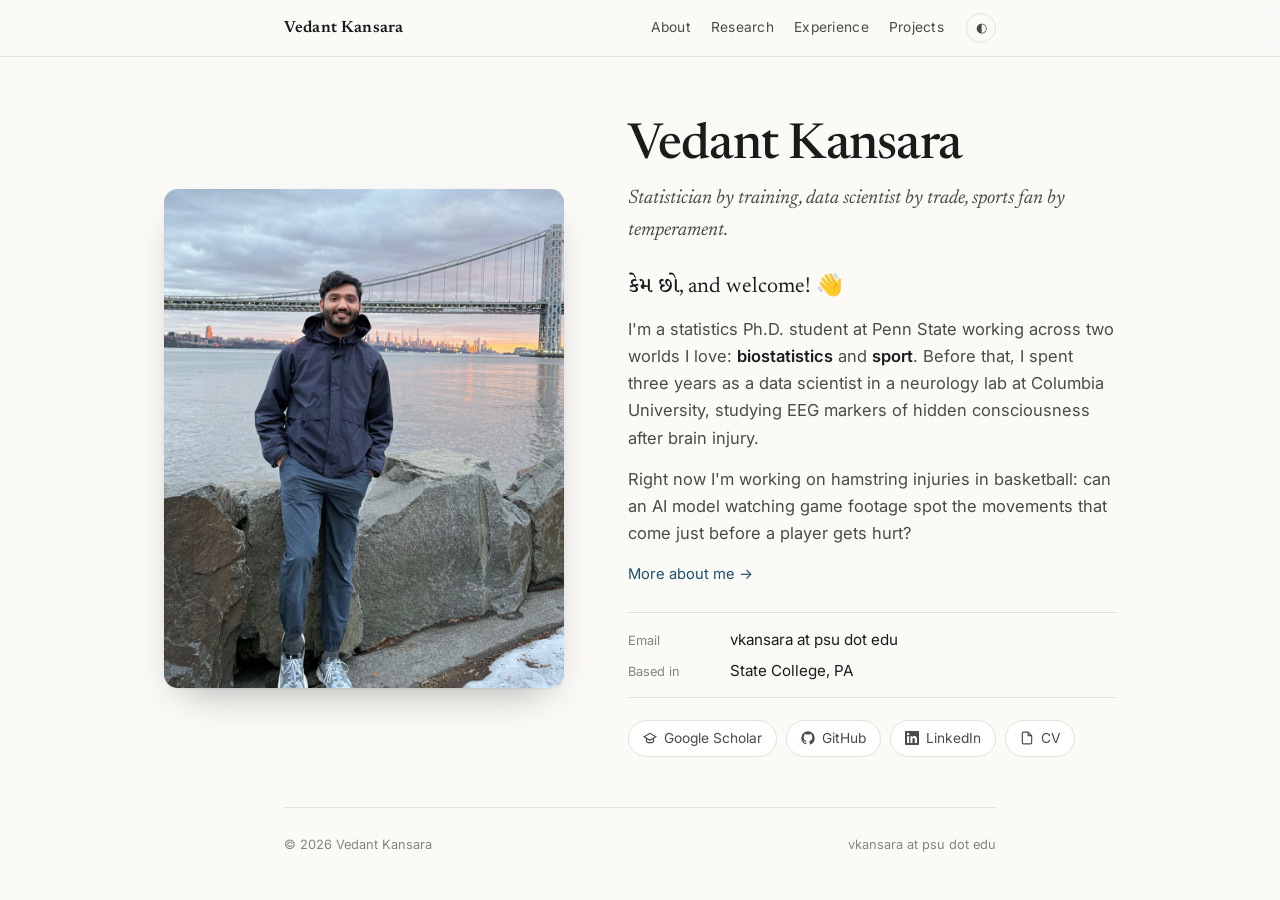
==== index.html @ aa667e88 "Launch personal website" ====
<!DOCTYPE html>
<html lang="en">
<head>
<meta charset="utf-8">
<meta name="viewport" content="width=device-width, initial-scale=1">
<title>Vedant Kansara — Statistics &amp; Data Science</title>
<meta name="description" content="Vedant Kansara — Ph.D. student in Statistics at Penn State. Bayesian modeling, biostatistics, high-frequency neurophysiological data, and sports analytics.">
<meta name="author" content="Vedant Kansara">
<meta name="theme-color" content="#fbfaf7" media="(prefers-color-scheme: light)">
<meta name="theme-color" content="#141514" media="(prefers-color-scheme: dark)">
<meta property="og:title" content="Vedant Kansara — Statistics &amp; Data Science">
<meta property="og:description" content="Ph.D. student in Statistics at Penn State. Bayesian modeling, biostatistics, and sports analytics.">
<meta property="og:type" content="website">
<meta property="og:image" content="photo.jpg">
<link rel="preconnect" href="https://fonts.googleapis.com">
<link rel="preconnect" href="https://fonts.gstatic.com" crossorigin>
<link href="https://fonts.googleapis.com/css2?family=Newsreader:ital,opsz,wght@0,6..72,400;0,6..72,500;0,6..72,600;1,6..72,400&family=Inter:wght@400;500;600&family=Noto+Serif+Gujarati:wght@500&display=swap" rel="stylesheet">
<link rel="stylesheet" href="style.css">
<script>try{var t=localStorage.getItem('theme');if(t)document.documentElement.setAttribute('data-theme',t);}catch(e){}</script>
</head>
<body class="home">

<nav>
  <div class="nav-inner">
    <a class="nav-name" href="index.html" title="Home" aria-current="page">Vedant Kansara</a>
    <div class="nav-links">
      <a href="about.html">About</a>
      <a href="research.html">Research</a>
      <a href="experience.html">Experience</a>
      <a href="projects.html">Projects</a>
    </div>
    <button id="theme-toggle" aria-label="Toggle theme">◐</button>
  </div>
</nav>

<main class="landing">

  <!-- ============================================================
       PROFILE PHOTO
       To change it: replace photo.jpg with a new image of the same
       name (a portrait, roughly 4:5, ~1000px wide works best).
       If the crop cuts off your face, change --photo-focus in
       style.css (e.g. "50% 20%" moves the frame up toward the head).
       ============================================================ -->
  <figure class="portrait">
    <img src="photo.jpg" alt="Vedant Kansara by the Hudson River with the George Washington Bridge behind" width="960" height="1200">
  </figure>

  <div class="landing-text">
    <h1>Vedant Kansara</h1>
    <p class="tagline">Statistician by training, data scientist by trade, sports fan by temperament.</p>

    <p class="greeting"><span lang="gu" title="Kem cho? (Gujarati for &quot;How are you?&quot;)">કેમ છો</span>, and welcome! <span class="wave" aria-hidden="true">👋</span></p>

    <p class="summary">I'm a statistics Ph.D. student at Penn State working across two worlds I love: <strong>biostatistics</strong> and <strong>sport</strong>. Before that, I spent three years as a data scientist in a neurology lab at Columbia University, studying EEG markers of hidden consciousness after brain injury.</p>

    <p class="summary">Right now I'm working on hamstring injuries in basketball: can an AI model watching game footage spot the movements that come just before a player gets hurt?</p>

    <p class="more"><a href="about.html">More about me →</a></p>

    <dl class="contact-list">
      <div><dt>Email</dt><dd>vkansara at psu dot edu</dd></div>
      <div><dt>Based in</dt><dd>State College, PA</dd></div>
    </dl>

    <div class="links">
      <a href="https://scholar.google.com/citations?user=BvTiZXMAAAAJ&hl=en" target="_blank" rel="noopener">
        <svg viewBox="0 0 24 24" fill="none" stroke="currentColor" stroke-width="2"><path d="M22 10 12 4 2 10l10 6 10-6Z"/><path d="M6 12.5V17c0 1.7 2.7 3 6 3s6-1.3 6-3v-4.5"/></svg>
        Google Scholar
      </a>
      <a href="https://github.com/vedantkan" target="_blank" rel="noopener">
        <svg viewBox="0 0 24 24" fill="currentColor"><path d="M12 .5A11.5 11.5 0 0 0 .5 12a11.5 11.5 0 0 0 7.9 10.9c.6.1.8-.2.8-.6v-2c-3.2.7-3.9-1.5-3.9-1.5-.5-1.3-1.3-1.7-1.3-1.7-1-.7.1-.7.1-.7 1.1.1 1.7 1.2 1.7 1.2 1 1.7 2.7 1.2 3.4.9.1-.7.4-1.2.7-1.5-2.6-.3-5.3-1.3-5.3-5.8 0-1.3.5-2.3 1.2-3.1-.1-.3-.5-1.5.1-3.1 0 0 1-.3 3.2 1.2a11 11 0 0 1 5.8 0c2.2-1.5 3.2-1.2 3.2-1.2.6 1.6.2 2.8.1 3.1.8.8 1.2 1.8 1.2 3.1 0 4.5-2.7 5.5-5.3 5.8.4.4.8 1.1.8 2.2v3.3c0 .4.2.7.8.6A11.5 11.5 0 0 0 23.5 12 11.5 11.5 0 0 0 12 .5Z"/></svg>
        GitHub
      </a>
      <a href="https://www.linkedin.com/in/vedantkan/" target="_blank" rel="noopener">
        <svg viewBox="0 0 24 24" fill="currentColor"><path d="M20.4 20.4h-3.6v-5.6c0-1.3 0-3-1.9-3s-2.1 1.4-2.1 2.9v5.7H9.3V9h3.4v1.6h.1a3.8 3.8 0 0 1 3.4-1.9c3.6 0 4.3 2.4 4.3 5.5v6.2ZM5.3 7.4a2.1 2.1 0 1 1 0-4.2 2.1 2.1 0 0 1 0 4.2Zm1.8 13H3.5V9h3.6v11.4ZM22.2 0H1.8C.8 0 0 .8 0 1.7v20.6c0 1 .8 1.7 1.8 1.7h20.4c1 0 1.8-.8 1.8-1.7V1.7c0-.9-.8-1.7-1.8-1.7Z"/></svg>
        LinkedIn
      </a>
      <a href="Vedant_Kansara_CV.pdf" target="_blank" rel="noopener">
        <svg viewBox="0 0 24 24" fill="none" stroke="currentColor" stroke-width="2"><path d="M14 2H6a2 2 0 0 0-2 2v16a2 2 0 0 0 2 2h12a2 2 0 0 0 2-2V8Z"/><path d="M14 2v6h6"/></svg>
        CV
      </a>
    </div>
  </div>

</main>

<div class="wrap">
  <footer>
    <span>© <span id="year">2026</span> Vedant Kansara</span>
    <span>vkansara at psu dot edu</span>
  </footer>
</div>

<script src="theme.js"></script>
</body>
</html>
---- style.css ----
/* ============================================================
   Vedant Kansara — shared stylesheet
   Edit colors in the :root blocks below.
   ============================================================ */

:root{
  --bg:        #fbfaf7;
  --surface:   #ffffff;
  --ink:       #1b1b1a;
  --ink-soft:  #4a4a46;
  --ink-faint: #85857e;
  --rule:      #e4e1d9;
  --accent:    #1f4e6b;
  --accent-bg: #eef3f6;
  --max: 760px;
  /* Profile photo framing: "x% y%". Lower y moves the frame toward the top of the photo. */
  --photo-focus: 50% 30%;
}

/* Automatic: follows the phone / laptop system theme */
@media (prefers-color-scheme: dark){
  :root{
    --bg:        #141514;
    --surface:   #1c1d1c;
    --ink:       #ecebe6;
    --ink-soft:  #b6b5ae;
    --ink-faint: #85857e;
    --rule:      #2e302e;
    --accent:    #8fc4e3;
    --accent-bg: #1b2a33;
  }
}

/* Manual override, only once the visitor clicks the toggle */
html[data-theme="light"]{
  --bg:#fbfaf7; --surface:#ffffff; --ink:#1b1b1a; --ink-soft:#4a4a46;
  --ink-faint:#85857e; --rule:#e4e1d9; --accent:#1f4e6b; --accent-bg:#eef3f6;
}
html[data-theme="dark"]{
  --bg:#141514; --surface:#1c1d1c; --ink:#ecebe6; --ink-soft:#b6b5ae;
  --ink-faint:#85857e; --rule:#2e302e; --accent:#8fc4e3; --accent-bg:#1b2a33;
}

*{box-sizing:border-box}
html{scroll-behavior:smooth; -webkit-text-size-adjust:100%}
body{
  margin:0;
  background:var(--bg);
  color:var(--ink);
  font-family:"Inter", -apple-system, BlinkMacSystemFont, "Segoe UI", Helvetica, Arial, sans-serif;
  font-size:16.5px;
  line-height:1.65;
  -webkit-font-smoothing:antialiased;
}
.wrap{max-width:var(--max); margin:0 auto; padding:0 24px}

a{color:var(--accent); text-decoration:none; border-bottom:1px solid transparent; transition:border-color .15s ease}
a:hover{border-bottom-color:currentColor}

/* ---------------- Nav ---------------- */
nav{
  position:sticky; top:0; z-index:50;
  background:var(--bg);
  border-bottom:1px solid var(--rule);
}
@supports (backdrop-filter: blur(10px)){
  nav{
    background:color-mix(in srgb, var(--bg) 85%, transparent);
    backdrop-filter:saturate(180%) blur(10px);
    -webkit-backdrop-filter:saturate(180%) blur(10px);
  }
}
.nav-inner{
  max-width:var(--max); margin:0 auto; padding:13px 24px;
  display:flex; align-items:center; gap:22px;
}
.nav-name{
  font-family:"Newsreader", Georgia, serif;
  font-size:1.02rem; font-weight:600; letter-spacing:.01em;
  color:var(--ink); margin-right:auto; white-space:nowrap;
  border:none;
}
.nav-name:hover{border:none; color:var(--accent)}
.nav-links{display:flex; gap:20px; flex-wrap:wrap}
.nav-links a{color:var(--ink-soft); font-size:.86rem; letter-spacing:.02em}
.nav-links a:hover{color:var(--accent)}
.nav-links a[aria-current="page"]{
  color:var(--ink); font-weight:600;
  border-bottom:1px solid var(--accent);
}
#theme-toggle{
  background:none; border:1px solid var(--rule); border-radius:50%;
  width:30px; height:30px; cursor:pointer; color:var(--ink-soft);
  font-size:.8rem; line-height:1; display:grid; place-items:center;
  flex:none; transition:border-color .15s ease, color .15s ease;
}
#theme-toggle:hover{color:var(--accent); border-color:var(--accent)}

@media (max-width:640px){
  .nav-inner{gap:14px; padding:11px 20px; flex-wrap:wrap}
  .nav-name{font-size:.98rem}
  .nav-links{gap:15px; order:3; width:100%; padding-bottom:2px}
  .nav-links a{font-size:.82rem}
}

/* ---------------- Page head ---------------- */
header.hero{padding:74px 0 10px}
header.page{padding:56px 0 4px}

h1{
  font-family:"Newsreader", Georgia, serif;
  font-size:clamp(2.3rem, 6vw, 3.1rem);
  font-weight:500; letter-spacing:-.015em; line-height:1.1;
  margin:0 0 12px;
}
header.page h1{font-size:clamp(1.9rem, 5vw, 2.4rem); margin-bottom:10px}
.tagline{
  font-family:"Newsreader", Georgia, serif;
  font-size:1.22rem; font-style:italic; color:var(--ink-soft);
  margin:0 0 26px;
}
header.page .tagline{font-size:1.08rem; margin-bottom:12px; max-width:62ch}

.intro p{color:var(--ink-soft); margin:0 0 16px; max-width:64ch}
.intro strong{color:var(--ink); font-weight:600}

/* ---------------- Link pills ---------------- */
.links{display:flex; flex-wrap:wrap; gap:9px; margin-top:28px}
.links a, .links span.pill{
  display:inline-flex; align-items:center; gap:7px;
  font-size:.86rem; color:var(--ink-soft);
  border:1px solid var(--rule); border-radius:999px;
  padding:6px 14px; background:var(--surface);
  transition:all .15s ease;
}
.links a:hover{color:var(--accent); border-color:var(--accent); background:var(--accent-bg)}
.links svg{width:14px; height:14px; flex:none}
.links span.pill{cursor:default}

/* ---------------- Sections ---------------- */
section{padding:46px 0 8px; scroll-margin-top:62px}
h2{
  font-family:"Newsreader", Georgia, serif;
  font-size:.82rem; font-weight:600;
  text-transform:uppercase; letter-spacing:.14em;
  color:var(--ink-faint);
  margin:0 0 26px; padding-bottom:10px;
  border-bottom:1px solid var(--rule);
}
.lede{color:var(--ink-soft); max-width:64ch; margin:0 0 14px}

/* ---------------- Entries ---------------- */
.entry{margin-bottom:30px}
.entry:last-child{margin-bottom:6px}
.entry-head{display:flex; justify-content:space-between; align-items:baseline; gap:16px; flex-wrap:wrap}
.entry-title{font-size:1.02rem; font-weight:600; color:var(--ink); margin:0}
.entry-org{color:var(--ink-soft); font-weight:400}
.entry-meta{font-size:.82rem; color:var(--ink-faint); white-space:nowrap; font-variant-numeric:tabular-nums}
.entry ul{margin:10px 0 0; padding-left:1.05em}
.entry li{color:var(--ink-soft); margin-bottom:7px; padding-left:.15em}
.entry li::marker{color:var(--ink-faint)}
.entry li strong{color:var(--ink); font-weight:600}
.entry-desc{color:var(--ink-soft); margin:8px 0 0; max-width:64ch}
.entry-more{margin:12px 0 0; font-size:.9rem}
.entry + .entry{padding-top:4px}
.entry.compact{margin-bottom:12px}
.entry-meta.cred{color:var(--accent)}

/* ---------------- Publications ---------------- */
.pub{
  padding:16px 0 16px 18px;
  border-left:2px solid var(--rule);
  margin-bottom:4px;
  transition:border-color .15s ease;
}
.pub:hover{border-left-color:var(--accent)}
.pub-title{color:var(--ink); font-weight:500; margin:0 0 5px; line-height:1.45}
.pub-authors{font-size:.88rem; color:var(--ink-soft); margin:0 0 5px}
.pub-authors .me{color:var(--ink); font-weight:600}
.pub-venue{font-size:.86rem; color:var(--ink-faint); margin:0}
.pub-venue em{font-family:"Newsreader", Georgia, serif; font-size:.96rem; font-style:italic; color:var(--ink-soft)}
.scholar-note{margin-top:22px; font-size:.88rem; color:var(--ink-faint)}

/* ---------------- Cards ---------------- */
.project{
  background:var(--surface);
  border:1px solid var(--rule);
  border-radius:10px;
  padding:20px 22px;
  margin-bottom:14px;
  transition:border-color .15s ease, transform .15s ease;
}
.project:hover{border-color:var(--accent); transform:translateY(-1px)}
.project h3{font-size:1rem; font-weight:600; margin:0 0 8px; color:var(--ink)}
.project p{color:var(--ink-soft); margin:0 0 12px; font-size:.95rem}
.project p:last-child{margin-bottom:0}
.tags{display:flex; flex-wrap:wrap; gap:6px}
.tag{
  font-size:.74rem; letter-spacing:.03em;
  color:var(--ink-faint); background:var(--bg);
  border:1px solid var(--rule); border-radius:5px;
  padding:2px 8px;
}
.project.quiet:hover{transform:none; border-color:var(--rule)}

/* ---------------- Interests ---------------- */
.interest-list{margin:0; padding-left:1.05em}
.interest-list li{color:var(--ink-soft); margin-bottom:9px}
.interest-list li::marker{color:var(--ink-faint)}
.interest-list strong{color:var(--ink); font-weight:600}

/* ---------------- Skills ---------------- */
.skill-row{display:grid; grid-template-columns:168px 1fr; gap:14px; padding:13px 0; border-bottom:1px solid var(--rule)}
.skill-row:last-child{border-bottom:none}
.skill-label{font-size:.84rem; font-weight:600; color:var(--ink); letter-spacing:.01em}
.skill-items{color:var(--ink-soft); font-size:.94rem}
@media (max-width:560px){ .skill-row{grid-template-columns:1fr; gap:4px} }

/* ---------------- Contact ---------------- */
.contact-box{
  background:var(--surface); border:1px solid var(--rule);
  border-radius:10px; padding:26px 24px;
}
.contact-box p{margin:0 0 14px; color:var(--ink-soft)}
.contact-email{
  font-family:"Newsreader", Georgia, serif;
  font-size:1.26rem; color:var(--accent);
  letter-spacing:.01em;
}
.contact-hint{font-size:.82rem; color:var(--ink-faint)}

/* ---------------- Landing (home) ---------------- */
.landing{
  max-width:1000px; margin:0 auto;
  padding:clamp(36px,7vh,84px) 24px 20px;
  display:grid; grid-template-columns:minmax(0,.9fr) minmax(0,1.1fr);
  gap:clamp(28px,5vw,64px); align-items:center;
  min-height:calc(100vh - 180px);
}
.portrait{margin:0; position:relative}
.portrait img{
  display:block; width:100%; aspect-ratio:4/5; height:auto;
  object-fit:cover; object-position:var(--photo-focus);
  border-radius:14px; background:var(--rule);
  box-shadow:0 1px 2px rgba(0,0,0,.06), 0 18px 40px -18px rgba(0,0,0,.35);
}
.landing h1{margin-bottom:8px}
.landing .tagline{margin-bottom:22px}
.summary{color:var(--ink-soft); max-width:52ch; margin:0 0 14px}
.summary strong{color:var(--ink); font-weight:600}
.more{margin:0 0 26px; font-size:.92rem}
.contact-list{margin:0; padding:14px 0; border-top:1px solid var(--rule); border-bottom:1px solid var(--rule); display:grid; gap:6px}
.contact-list div{display:grid; grid-template-columns:90px 1fr; gap:12px; align-items:baseline}
.contact-list dt{font-size:.8rem; color:var(--ink-faint)}
.contact-list dd{margin:0; color:var(--ink); font-size:.95rem}
.landing .links{margin-top:22px}
.home footer{margin-top:30px}
.nav-name[aria-current="page"]{color:var(--ink)}
@media (max-width:760px){
  .landing{grid-template-columns:1fr; min-height:0; padding-top:32px}
  .portrait{max-width:340px}
}

/* ---------------- Research papers (one per row) ---------------- */
header.page:has(+ #publications){padding-bottom:0}
.paper-list{display:grid; gap:18px}
.paper-row{
  display:grid; grid-template-columns:minmax(0,5fr) minmax(0,6fr); gap:24px; align-items:center;
  background:var(--surface); border:1px solid var(--rule); border-radius:12px;
  padding:18px; color:var(--ink);
  transition:border-color .15s ease, transform .15s ease, box-shadow .15s ease;
}
.paper-row:hover{border-color:var(--accent); transform:translateY(-2px); box-shadow:0 12px 28px -18px rgba(0,0,0,.35)}
.paper-row:focus-visible{outline:2px solid var(--accent); outline-offset:2px}
.paper-fig{background:#fff; border:1px solid var(--rule); border-radius:8px; padding:6px; aspect-ratio:3/2; display:grid; place-items:center; overflow:hidden}
.paper-fig img{width:100%; height:100%; object-fit:contain; display:block}
.paper-text{display:flex; flex-direction:column; gap:8px}
.paper-venue{margin:0; font-size:.8rem; color:var(--ink-faint)}
.paper-venue em{font-family:"Newsreader",Georgia,serif; font-size:.98rem; color:var(--ink-soft)}
.paper-title{margin:0; font-family:"Newsreader",Georgia,serif; font-weight:500; font-size:1.18rem; line-height:1.3; text-wrap:balance}
.paper-authors{margin:0; font-size:.85rem; color:var(--ink-soft)}
.paper-authors b{color:var(--ink); font-weight:600}
.paper-more{font-size:.84rem; color:var(--accent); margin-top:4px}
@media (max-width:640px){
  .paper-row{grid-template-columns:1fr; gap:14px; padding:14px}
  .paper-fig{aspect-ratio:16/10}
}


/* paper overview dialog */
#paper-dialog,#project-dialog{
  width:min(680px,calc(100vw - 24px)); max-height:calc(100vh - 40px);
  padding:0; border:1px solid var(--rule); border-radius:14px;
  background:var(--surface); color:var(--ink);
  box-shadow:0 30px 80px -20px rgba(0,0,0,.5);
}
#paper-dialog::backdrop,#project-dialog::backdrop{background:rgba(10,12,14,.55); backdrop-filter:blur(3px)}
.pd-inner{padding:28px clamp(20px,4vw,36px) 30px; position:relative}
.pd-close{
  position:absolute; top:12px; right:12px; width:40px; height:40px;
  border:1px solid var(--rule); border-radius:50%; background:var(--surface);
  color:var(--ink-soft); font-size:1.3rem; line-height:1; cursor:pointer;
}
.pd-close:hover{color:var(--accent); border-color:var(--accent)}
.pd-fig{margin:12px 0 20px}
.pd-fig img{width:100%; max-height:52vh; object-fit:contain; display:block; background:#fff; border:1px solid var(--rule); border-radius:9px; padding:10px}
.pd-note{margin:8px 0 0; font-size:.78rem; color:var(--ink-faint)}
.pd-venue{margin:0 0 6px; font-size:.84rem; color:var(--ink-faint)}
.pd-venue em{font-family:"Newsreader",Georgia,serif; font-size:1rem; color:var(--ink-soft)}
#pd-title,.pj-title{font-family:"Newsreader",Georgia,serif; font-weight:500; font-size:1.45rem; line-height:1.25; margin:0 0 8px}
.pd-authors{font-size:.88rem; color:var(--ink-soft); margin:0 0 18px}
.pd-authors b{color:var(--ink)}
.pd-body p{color:var(--ink-soft); margin:0 0 12px}
.pd-body h4{font-size:.82rem; font-weight:600; color:var(--ink); margin:18px 0 8px}
.pd-body .tags{margin-top:4px}
.pd-body ul{margin:0; padding-left:1.1em; color:var(--ink-soft)}
.pd-body li{margin-bottom:6px}
.pd-actions{display:flex; flex-wrap:wrap; align-items:center; gap:12px 16px; margin-top:22px; padding-top:18px; border-top:1px solid var(--rule)}
.pd-doi{
  display:inline-flex; align-items:center; min-height:40px; padding:0 18px;
  background:var(--accent); color:var(--surface); border-radius:999px; font-weight:500; font-size:.9rem; border:none;
}
.pd-doi:hover{border:none; filter:brightness(1.1)}
.pd-doi-text{font-size:.82rem; color:var(--ink-faint); overflow-wrap:anywhere}
@media (prefers-reduced-motion:reduce){.paper-card,.project{transition:none}}

/* ---------------- Footer ---------------- */
footer{
  margin-top:60px; padding:26px 0 44px;
  border-top:1px solid var(--rule);
  font-size:.8rem; color:var(--ink-faint);
  display:flex; justify-content:space-between; gap:14px; flex-wrap:wrap;
}
footer a{color:var(--ink-faint)}
footer a:hover{color:var(--accent)}

@media print{
  nav, #theme-toggle, footer{display:none}
  body{background:#fff; color:#000}
}

/* project overview figures */
.pj-title{margin-top:8px}
.pj-fig{margin:18px 0 20px}
.pj-fig img{display:block; width:100%; max-height:56vh; object-fit:contain; background:#fff; border:1px solid var(--rule); border-radius:9px; padding:8px}
.pj-fig figcaption{margin-top:7px; font-size:.8rem; color:var(--ink-faint); line-height:1.45}

/* landing greeting */
.greeting{font-family:"Newsreader",Georgia,serif; font-size:1.35rem; color:var(--ink); margin:0 0 10px}
.greeting [lang="gu"]{font-family:"Noto Serif Gujarati","Newsreader",serif; font-weight:500}
.wave{display:inline-block; transform-origin:70% 70%; animation:wave 1.8s ease-in-out .6s 2}
@keyframes wave{0%,60%,100%{transform:rotate(0)}10%,30%{transform:rotate(14deg)}20%{transform:rotate(-8deg)}40%{transform:rotate(-4deg)}50%{transform:rotate(10deg)}}
@media (prefers-reduced-motion:reduce){.wave{animation:none}}
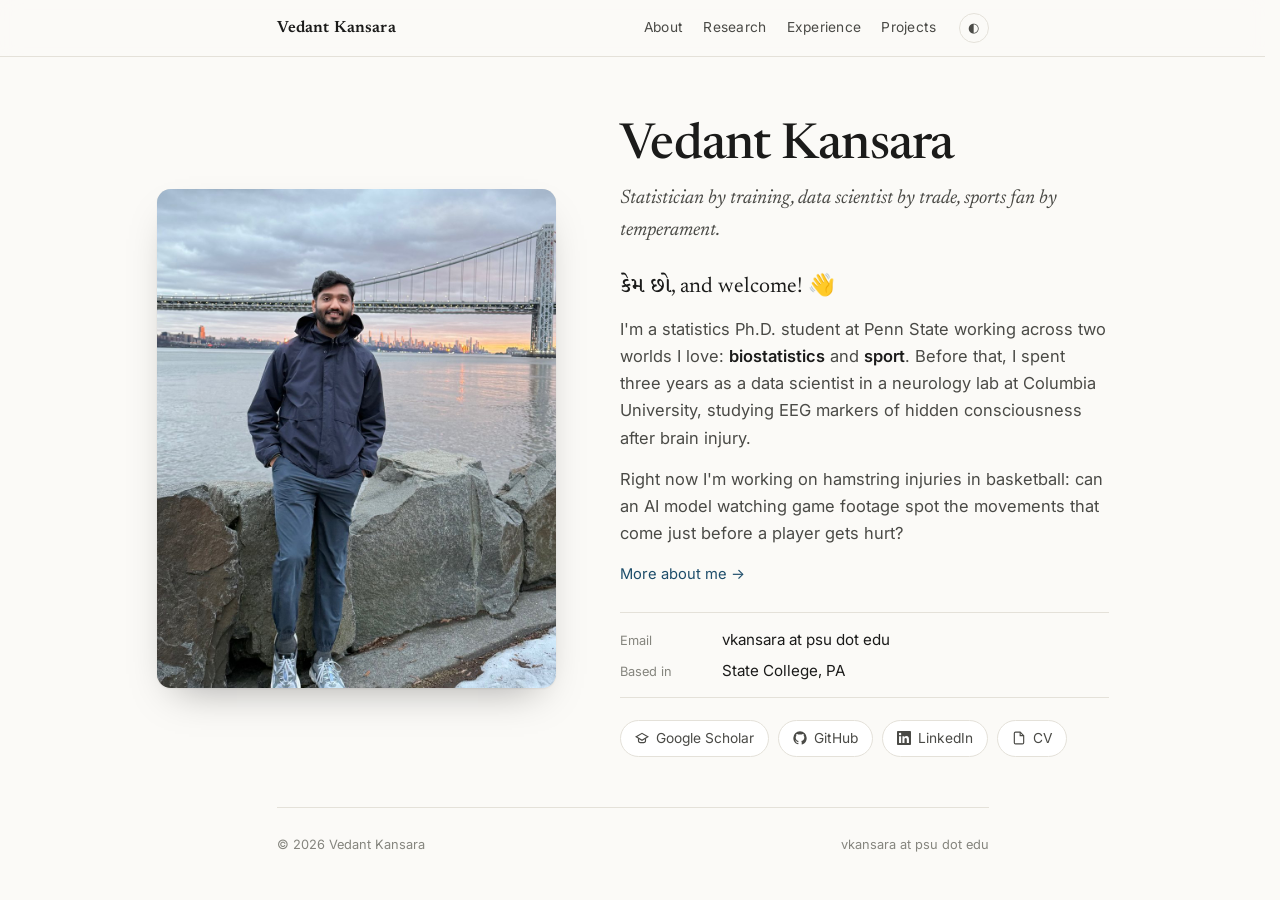
==== commit 8b6ac720: "Skip page transitions in Safari" ====
--- a/index.html
+++ b/index.html
@@ -16,7 +16,7 @@
 <link rel="preconnect" href="https://fonts.gstatic.com" crossorigin>
 <link href="https://fonts.googleapis.com/css2?family=Newsreader:ital,opsz,wght@0,6..72,400;0,6..72,500;0,6..72,600;1,6..72,400&family=Inter:wght@400;500;600&family=Noto+Serif+Gujarati:wght@500&display=swap" rel="stylesheet">
 <link rel="stylesheet" href="style.css">
-<script>try{var t=localStorage.getItem('theme');if(t)document.documentElement.setAttribute('data-theme',t);}catch(e){}</script>
+<script>try{var t=localStorage.getItem('theme');if(t)document.documentElement.setAttribute('data-theme',t);}catch(e){}try{if(!matchMedia('(prefers-reduced-motion: reduce)').matches)document.documentElement.classList.add('anim');}catch(e){}try{var u=navigator.userAgent;if(/AppleWebKit/.test(u)&&!/(Chrome|Chromium|Edg)\//.test(u)){var s=function(e){if(e.viewTransition)e.viewTransition.skipTransition();};addEventListener('pageswap',s);addEventListener('pagereveal',s);}}catch(e){}</script>
 </head>
 <body class="home">
 
--- a/style.css
+++ b/style.css
@@ -348,6 +348,37 @@
 /* landing greeting */
 .greeting{font-family:"Newsreader",Georgia,serif; font-size:1.35rem; color:var(--ink); margin:0 0 10px}
 .greeting [lang="gu"]{font-family:"Noto Serif Gujarati","Newsreader",serif; font-weight:500}
-.wave{display:inline-block; transform-origin:70% 70%; animation:wave 1.8s ease-in-out .6s 2}
+.wave{display:inline-block; transform-origin:70% 70%; animation:wave 1.8s ease-in-out 1.1s 2}
 @keyframes wave{0%,60%,100%{transform:rotate(0)}10%,30%{transform:rotate(14deg)}20%{transform:rotate(-8deg)}40%{transform:rotate(-4deg)}50%{transform:rotate(10deg)}}
 @media (prefers-reduced-motion:reduce){.wave{animation:none}}
+
+/* ---------------- Motion ---------------- */
+/* Smooth fade between pages (supported in Chrome, Edge and Safari; other browsers just load normally) */
+@view-transition{navigation:auto}
+nav{view-transition-name:site-nav}
+/* keep the menu bar perfectly still: swap it instantly instead of morphing between pages */
+::view-transition-group(site-nav){animation:none}
+::view-transition-old(site-nav){display:none}
+::view-transition-new(site-nav){animation:none}
+/* reserve the scrollbar's space so short and long pages line up exactly */
+html{scrollbar-gutter:stable}
+::view-transition-old(root){animation:vt-out .22s ease-in both}
+::view-transition-new(root){animation:vt-in .38s ease-out both}
+@keyframes vt-out{to{opacity:0}}
+@keyframes vt-in{from{opacity:0}}
+
+/* Text and cards glide in on load and on scroll */
+.anim :is(.landing-text>*,.portrait,header.page>*,section>h2,.intro>p,.entry,.paper-row,.scholar-note,footer){
+  opacity:0; transform:translateY(18px);
+  transition:opacity .8s cubic-bezier(.2,.7,.2,1),transform .8s cubic-bezier(.2,.7,.2,1);
+  transition-delay:var(--d,0ms);
+}
+/* if the script never runs, show everything anyway */
+.anim:not(.rv-ready) :is(.landing-text>*,.portrait,header.page>*,section>h2,.intro>p,.entry,.paper-row,.scholar-note,footer){animation:rv-safety 0s 2.5s forwards}
+.anim .portrait{transform:translateY(10px) scale(.985)}
+.anim :is(.landing-text>*,.portrait,header.page>*,section>h2,.intro>p,.entry,.paper-row,.scholar-note,footer).in{opacity:1; transform:none}
+.anim .paper-row.in:hover{transform:translateY(-2px); transition-delay:0ms; transition-duration:.2s}
+@keyframes rv-safety{to{opacity:1; transform:none}}
+@media (prefers-reduced-motion:reduce){
+  ::view-transition-old(root),::view-transition-new(root){animation:none}
+}
